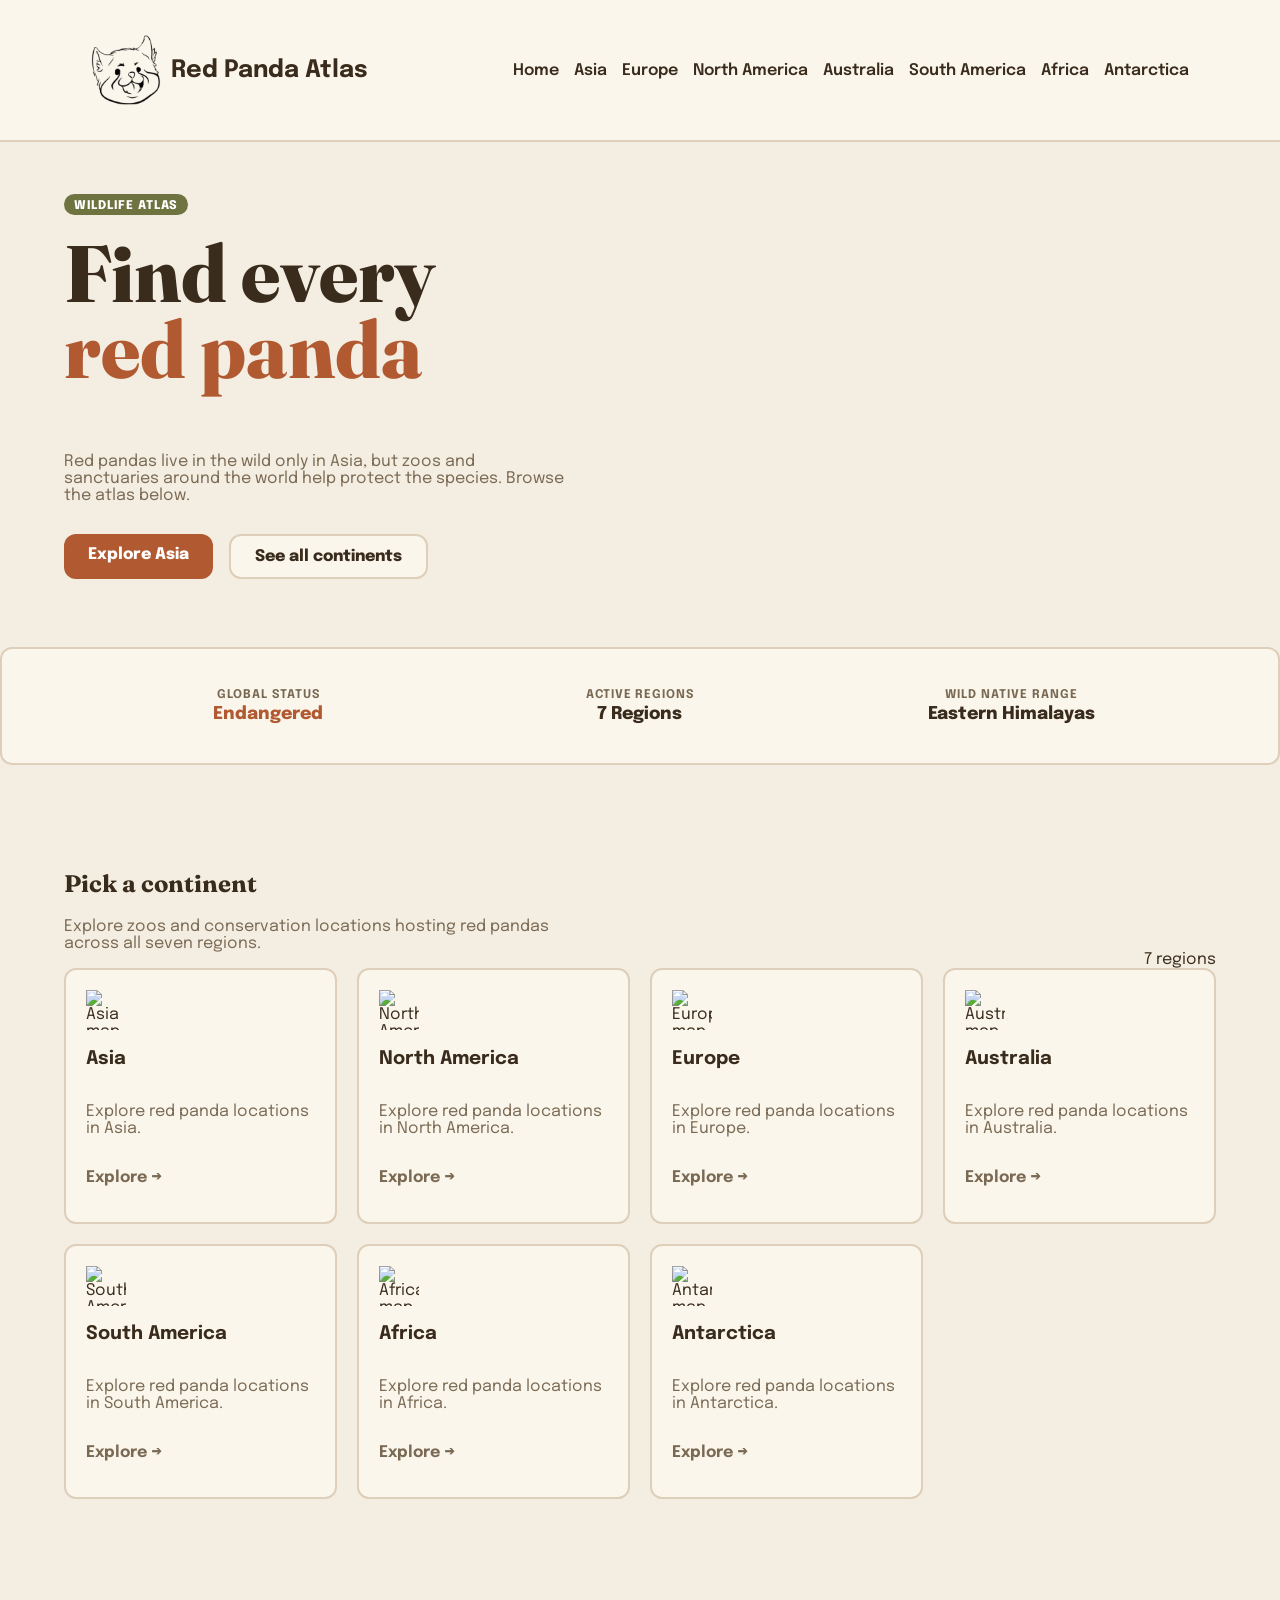
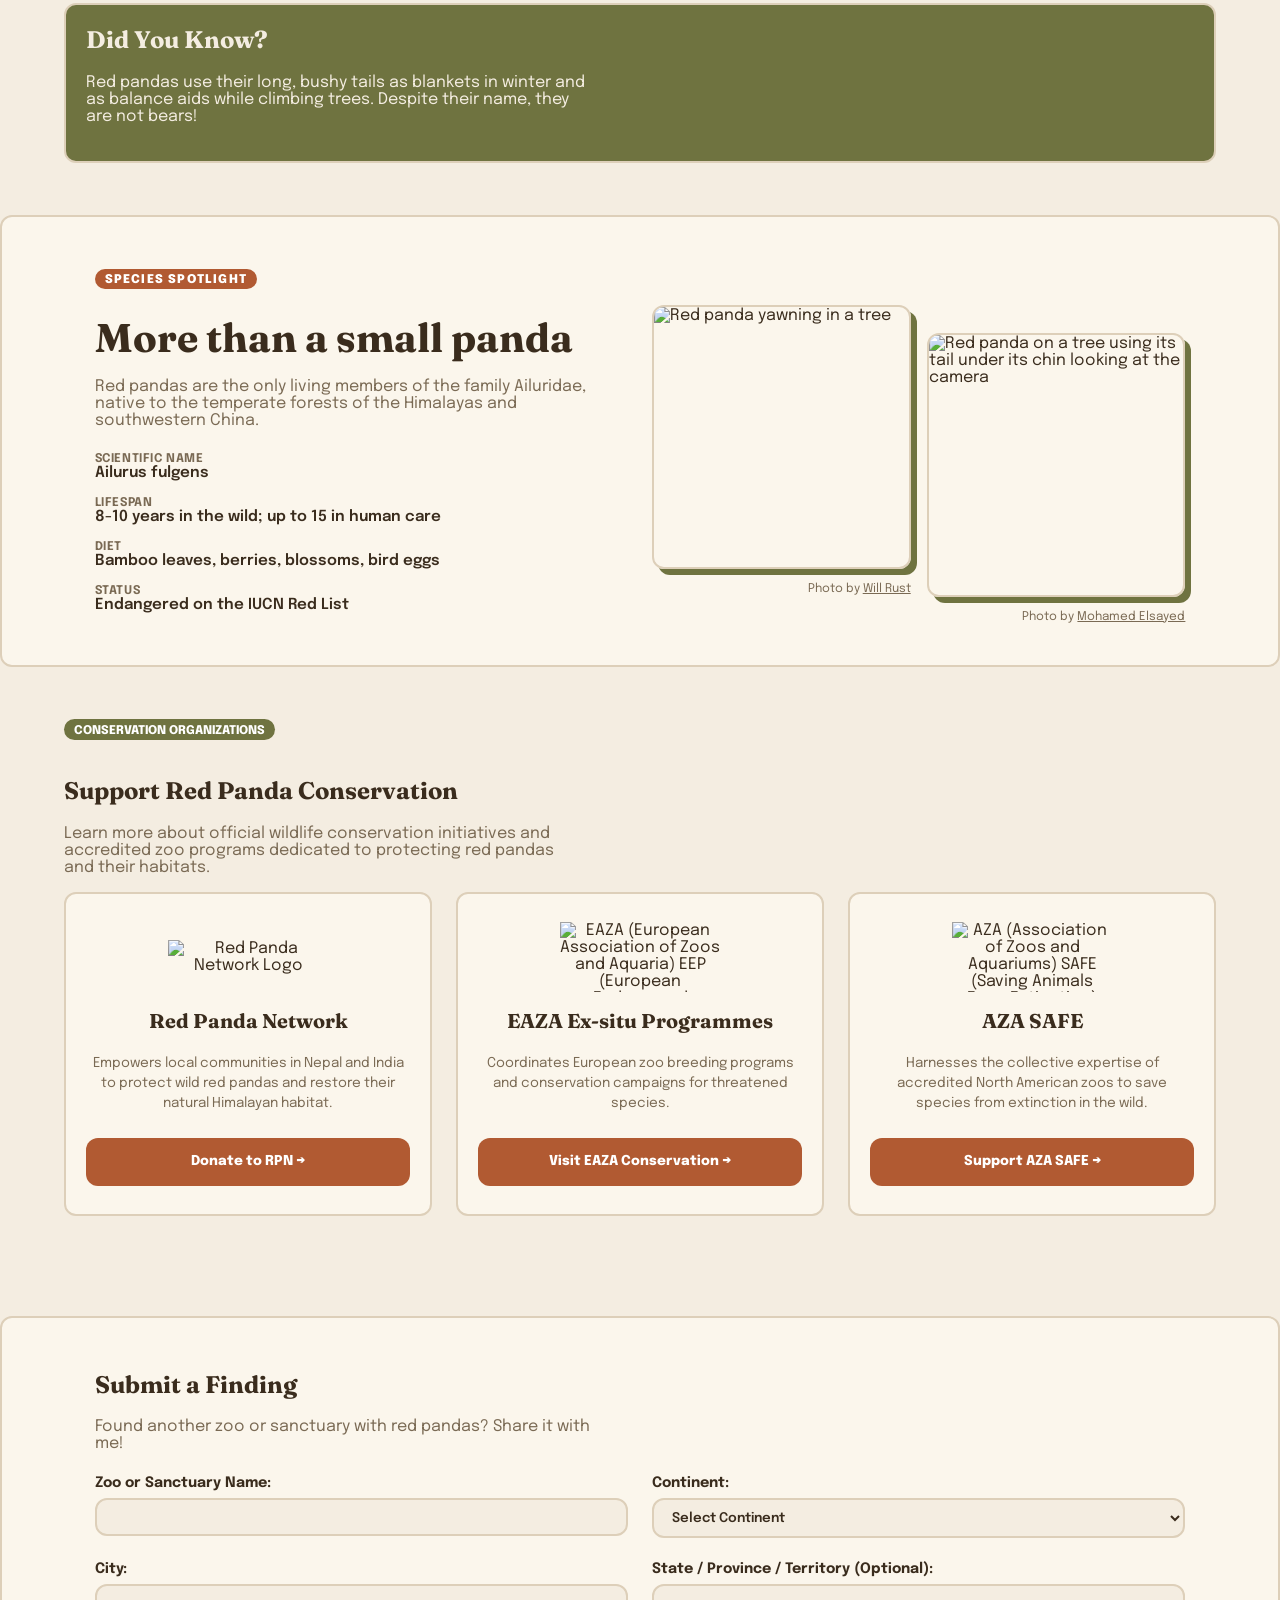
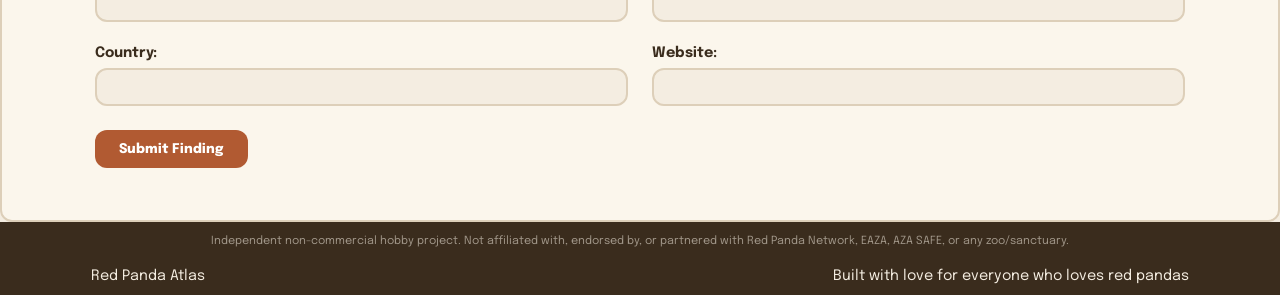
==== index.html @ 4975063d "Add files via upload" ====
<!DOCTYPE html>
<html lang="en">

<head>
    <meta charset="UTF-8">
    <meta name="viewport" content="width=device-width, initial-scale=1.0">

    <!-- Primary Search Engine SEO -->
    <title>Red Panda Atlas | Find Red Pandas Near You</title>
    <meta name="title" content="Red Panda Atlas | Find Red Pandas Near You">
    <meta name="description"
        content="Explore a manually made global database of zoos, sanctuaries, and conservation programs hosting red pandas across 7 regions. Made by one person.">
    <meta name="keywords"
        content="red panda, red panda zoo, red panda atlas, ailurus fulgens, red panda sanctuary, zoos with red pandas, lesser panda, red panda conservation, red panda breeding programs, red panda wildlife, red panda endangered species, firefox, himalayan raccoon, himalayan red panda, chinese red panda, ailurus fulgens styani, ailurus fulgens fulgens">
    <meta name="author" content="One person">
    <link rel="canonical" href="https://github.com/WingPM/Red-Panda-Atlas-public.git">

    <!-- Favicon (Browser Tab Icon) -->
    <link rel="icon" type="image/png" href="red_panda_logok0.png">

    <!-- Open Graph / Facebook / Discord / iMessage -->
    <meta property="og:type" content="website">
    <meta property="og:url" content="https://github.com/WingPM/Red-Panda-Atlas-public.git">
    <meta property="og:title" content="Red Panda Atlas | Find Red Pandas Near You">
    <meta property="og:description"
        content="Explore a manually made global database of zoos, sanctuaries, and conservation programs hosting red pandas across 7 regions. Made by one person.">

    <!-- Image preview shown in shared links (absolute URL) -->
    <meta property="og:image"
        content="https://images.unsplash.com/photo-1619106710132-7a5ff4207c57?q=80&w=765&auto=format&fit=crop&ixlib=rb-4.1.0&ixid=M3wxMjA3fDB8MHxwaG90by1wYWdlfHx8fGVufDB8fHx8fA%3D%3D">

    <!-- Twitter / X Meta Tags -->
    <meta property="twitter:card" content="summary_large_image">
    <meta property="twitter:url" content="https://github.com/WingPM/Red-Panda-Atlas-public.git">
    <meta property="twitter:title" content="Red Panda Atlas | Find Red Pandas Near You">
    <meta property="twitter:description"
        content="Explore a manually made global database of zoos, sanctuaries, and conservation programs hosting red pandas across 7 regions. Made by one person.">
    <meta property="twitter:image"
        content="https://images.unsplash.com/photo-1619106710132-7a5ff4207c57?q=80&w=765&auto=format&fit=crop&ixlib=rb-4.1.0&ixid=M3wxMjA3fDB8MHxwaG90by1wYWdlfHx8fGVufDB8fHx8fA%3D%3D">

    <!-- Fonts & Stylesheet -->
    <link rel="preconnect" href="https://fonts.googleapis.com">
    <link rel="preconnect" href="https://fonts.gstatic.com" crossorigin>
    <link
        href="https://fonts.googleapis.com/css2?family=Epilogue:wght@400;600;700;800&family=Fraunces:opsz,wght@9..144,400..700&display=swap"
        rel="stylesheet">

    <link rel="stylesheet" href="style.css">
</head>

<body data-page="home">
    <header>
        <div class="container header-content">
            <a href="index.html" class="logo-link">
                <span>Red Panda Atlas</span>
            </a>
            <nav class="main-nav"></nav>
        </div>
    </header>

    <main>
        <section class="hero-section">
            <div class="container hero-container">
                <div class="hero-text">
                    <span class="hero-tag">Wildlife Atlas</span>
                    <h1>Find every <br><span class="red-panda">red panda</span></h1>
                    <p>Red pandas live in the wild only in Asia, but zoos and sanctuaries around the world help protect
                        the species. Browse the atlas below.</p>
                    <div class="hero-buttons">
                        <a href="asia.html">Explore Asia</a>
                        <a href="#continent-grid">See all continents</a>
                    </div>
                </div>
            </div>
        </section>

        <div class="stat-strip-container">
            <div class="container">
                <div class="stat-grid">
                    <div class="stat-item">
                        <span class="stat-label">Global Status</span>
                        <span class="stat-value status-tag">Endangered</span>
                    </div>
                    <div class="stat-item">
                        <span class="stat-label">Active Regions</span>
                        <span class="stat-value">7 Regions</span>
                    </div>
                    <div class="stat-item">
                        <span class="stat-label">Wild Native Range</span>
                        <span class="stat-value">Eastern Himalayas</span>
                    </div>
                </div>
            </div>
        </div>

        <section>
            <div class="container">
                <div class="regions">
                    <div class="regions-header-text">
                        <h2>Pick a continent</h2>
                        <p>Explore zoos and conservation locations hosting red pandas across all seven regions.</p>
                    </div>
                    <span>7 regions</span>
                </div>

                <div class="continent-container" id="continent-grid"></div>
            </div>
        </section>

        <section>
            <div class="container">
                <div class="did-you-know">
                    <h2>Did You Know?</h2>
                    <p>Red pandas use their long, bushy tails as blankets in winter and as balance aids while climbing
                        trees. Despite their name, they are not bears!</p>
                </div>
            </div>
        </section>

        <section class="species-container">
            <div class="container">
                <span class="species-spotlight-tag">
                    Species Spotlight
                </span>

                <div class="species-grid">
                    <div class="species-info">
                        <h3>More than a small panda</h3>
                        <p>Red pandas are the only living members of the family Ailuridae, native to the temperate
                            forests of the Himalayas and southwestern China.</p>
                        <ul class="species-facts">
                            <li>
                                <strong class="fact-label">Scientific Name</strong>
                                <span class="fact-value">Ailurus fulgens</span>
                            </li>
                            <li>
                                <strong class="fact-label">Lifespan</strong>
                                <span class="fact-value">8-10 years in the wild; up to 15 in human care</span>
                            </li>
                            <li>
                                <strong class="fact-label">Diet</strong>
                                <span class="fact-value">Bamboo leaves, berries, blossoms, bird eggs</span>
                            </li>
                            <li>
                                <strong class="fact-label">Status</strong>
                                <span class="fact-value">Endangered on the IUCN Red List</span>
                            </li>
                        </ul>
                    </div>

                    <div class="species-image-wrapper">
                        <div class="image-card card-top">
                            <figure class="image-wrapper">
                                <img src="https://images.unsplash.com/photo-1683220642846-03e23ba945b8?q=80&w=687&auto=format&fit=crop&ixlib=rb-4.1.0&ixid=M3wxMjA3fDB8MHxwaG90by1wYWdlfHx8fGVufDB8fHx8fA%3D%3D"
                                    alt="Red panda yawning in a tree" loading="lazy" />
                                <figcaption class="photo-credit">
                                    Photo by <a href="https://unsplash.com/@willrust" target="_blank"
                                        rel="noopener noreferrer">Will Rust</a>
                                </figcaption>
                            </figure>
                        </div>
                        <div class="image-card card-bottom">
                            <figure class="image-wrapper">
                                <img src="https://images.unsplash.com/photo-1619106710132-7a5ff4207c57?q=80&w=765&auto=format&fit=crop&ixlib=rb-4.1.0&ixid=M3wxMjA3fDB8MHxwaG90by1wYWdlfHx8fGVufDB8fHx8fA%3D%3D"
                                    alt="Red panda on a tree using its tail under its chin looking at the camera"
                                    loading="lazy" />
                                <figcaption class="photo-credit">
                                    Photo by <a href="https://unsplash.com/@_melsayed" target="_blank"
                                        rel="noopener noreferrer">Mohamed Elsayed</a>
                                </figcaption>
                            </figure>
                        </div>
                    </div>
                </div>
            </div>
        </section>

        <!-- DONATE / CONSERVATION SECTION -->

        <section>
            <div class="container">
                <span class="donate-tag">Conservation Organizations</span>
                <h2>Support Red Panda Conservation</h2>
                <p>Learn more about official wildlife conservation initiatives and accredited zoo programs dedicated to
                    protecting red pandas and their habitats.</p>

                <div class="donate-cards-grid">
                    <!-- Red Panda Network -->
                    <div class="donate-card">
                        <div class="donate-card-logo">
                            <img src="https://www.parcanimalierdauvergne.fr/wp-content/uploads/2023/01/RPN-PNG-1.png"
                                alt="Red Panda Network Logo">
                        </div>
                        <h3>Red Panda Network</h3>
                        <p>Empowers local communities in Nepal and India to protect wild red pandas and restore their
                            natural Himalayan habitat.</p>
                        <a href="https://redpandanetwork.org" target="_blank" rel="noopener noreferrer"
                            class="donate-button">
                            Donate to RPN &rarr;
                        </a>
                    </div>

                    <!-- EAZA EEP -->
                    <div class="donate-card">
                        <div class="donate-card-logo">
                            <img src="https://www.eaza.net/logo.png"
                                alt="EAZA (European Association of Zoos and Aquaria) EEP (European Endangered Species Action) Logo">
                        </div>
                        <h3>EAZA Ex-situ Programmes</h3>
                        <p>Coordinates European zoo breeding programs and conservation campaigns for threatened species.
                        </p>
                        <a href="https://www.eaza.net" target="_blank" rel="noopener noreferrer" class="donate-button">
                            Visit EAZA Conservation &rarr;
                        </a>
                    </div>

                    <!-- AZA SAFE -->
                    <div class="donate-card">
                        <div class="donate-card-logo">
                            <img src="https://www.aza.org/assets/2332/safe_logo_web.png"
                                alt="AZA (Association of Zoos and Aquariums) SAFE (Saving Animals From Extinction) Logo">
                        </div>
                        <h3>AZA SAFE</h3>
                        <p>Harnesses the collective expertise of accredited North American zoos to save species from
                            extinction in the wild.</p>
                        <a href="https://www.aza.org/aza-safe" target="_blank" rel="noopener noreferrer"
                            class="donate-button">
                            Support AZA SAFE &rarr;
                        </a>
                    </div>
                </div>
            </div>
        </section>

        <!-- SUBMIT A FINDING FORM SECTION -->

        <section class="form-section">
            <div class="container">
                <h2>Submit a Finding</h2>
                <p>Found another zoo or sanctuary with red pandas? Share it with me!</p>
                <form id="finding-form">
                    <div class="form-group">
                        <label for="zoo-name">Zoo or Sanctuary Name:</label>
                        <input type="text" id="zoo-name" name="zooName" required>
                    </div>

                    <div class="form-group">
                        <label for="zoo-continent">Continent:</label>
                        <select id="zoo-continent" name="continent" required>
                            <option value="">Select Continent</option>
                            <option value="Asia">Asia</option>
                            <option value="North America">North America</option>
                            <option value="Europe">Europe</option>
                            <option value="Australia">Australia</option>
                            <option value="South America">South America</option>
                            <option value="Africa">Africa</option>
                            <option value="Antarctica">Antarctica</option>
                        </select>
                    </div>

                    <div class="form-group">
                        <label for="zoo-city">City:</label>
                        <input type="text" id="zoo-city" name="city" required>
                    </div>

                    <div class="form-group">
                        <label for="zoo-state">State / Province / Territory (Optional):</label>
                        <input type="text" id="zoo-state" name="state">
                    </div>

                    <div class="form-group">
                        <label for="zoo-country">Country:</label>
                        <input type="text" id="zoo-country" name="country" required>
                    </div>

                    <div class="form-group">
                        <label for="zoo-website">Website:</label>
                        <input type="text" id="zoo-website" name="website">
                    </div>

                    <button type="submit">Submit Finding</button>
                </form>
            </div>
        </section>
    </main>

    <footer>
        <div class="container footer-content">
            <span>Red Panda Atlas</span>
            <span>Built with love for everyone who loves red pandas</span>
        </div>
    </footer>

    <script src="data.js"></script>
    <script src="main.js"></script>
</body>

</html>
---- style.css ----
/* ==================================
    1. Root Variables & Defaults 
================================== */

:root {
    --bg: #f4ede1;
    --fg: #3a2c1d;
    --primary: #b15a32;
    --primary-fg: #f4ede1;
    --accent: #6f7340;
    --muted: #ebe1d1;
    --muted-fg: #7a6a54;
    --border: #ddcfb9;
    --card: #fbf6ec;
    --radius: 12px;
    --font-display: 'Fraunces', Georgia, serif;
    --font-body: 'Epilogue', system-ui, sans-serif;
}

body {
    font-family: var(--font-body);
    background-color: var(--bg);
    color: var(--fg);
    margin: 0;
    min-height: 100vh;
    display: flex;
    flex-direction: column;
}

main {
    flex: 1;
}

h1 {
    font-family: var(--font-display);
    font-size: 5rem;
    margin-top: 20px;
    line-height: 0.95;
    font-weight: 800;
}

h2 {
    font-family: var(--font-display);
}

p {
    color: var(--muted-fg);
    max-width: 500px;
}

section {
    padding: 2rem 0;
}

.container {
    max-width: 1300px;
    margin: 0 auto;
    width: 90%;
    padding: 20px 0;
}

/* ==================================
    2. Header & Navigation 
================================== */

header {
    background-color: var(--card);
    padding: 15px 30px;
    border-bottom: 2px solid var(--border);
}

.header-content {
    display: flex;
    justify-content: space-between;
    align-items: center;
}

.logo-link {
    display: flex;
    align-items: center;
    gap: 10px;
    font-size: 1.5em;
    font-weight: bold;
    color: var(--fg);
    text-decoration: none;
}

.logo-link img {
    height: 70px;
    width: auto;
}

.main-nav ul {
    list-style-type: none;
    display: flex;
    gap: 15px;
    margin: 0;
    padding: 0;
}

.main-nav a {
    text-decoration: none;
    color: var(--fg);
    font-weight: 600;
    transition: color 0.2s;
}

.main-nav a:hover {
    color: var(--primary);
}

/* ==================================
    3. Hero Section 
================================== */

.hero-container {
    display: flex;
    align-items: center;
}

.hero-text {
    flex: 1;
}

.hero-tag {
    display: inline-block;
    padding: 6px 10px 3px 10px;
    background-color: var(--accent);
    color: #ffffff;
    border-radius: 999px;
    font-size: 0.75rem;
    font-weight: 800;
    letter-spacing: 0.08em;
    text-transform: uppercase;
    line-height: 1;
}

.red-panda {
    color: var(--primary);
}

.hero-buttons {
    display: flex;
    gap: 16px;
    margin-top: 30px;
}

.hero-buttons a {
    padding: 12px 24px;
    border-radius: var(--radius);
    text-decoration: none;
    font-weight: 800;
    transition: 0.2s;
}

.hero-buttons a:hover {
    transform: translateY(-4px);
}

.hero-buttons a:first-child {
    background-color: var(--primary);
    color: #FFFFFF;
}

.hero-buttons a:first-child:hover {
    box-shadow: 6px 6px 0px 0px var(--accent);
}

.hero-buttons a:last-child {
    background-color: var(--card);
    color: var(--fg);
    border: 2px solid var(--border);
}

.hero-buttons a:last-child:hover {
    background-color: var(--muted);
}

/* ==================================
    4. Stat Strip & Region Cards
================================== */

.stat-strip-container {
    background-color: var(--card);
    border: 2px solid var(--border);
    border-radius: var(--radius);
    padding: 1.25rem 2rem;
    margin: 1rem 0 2rem 0;
}

.stat-grid {
    display: grid;
    grid-template-columns: repeat(3, 1fr);
    gap: 1.5rem;
    align-items: center;
}

.stat-item {
    display: flex;
    flex-direction: column;
    gap: 0.25rem;
    text-align: center;
    align-items: center;
}

.stat-item .stat-label {
    font-size: 0.75rem;
    text-transform: uppercase;
    letter-spacing: 0.08em;
    color: var(--muted-fg);
    font-weight: 700;
}

.stat-item .stat-value {
    font-size: 1.1rem;
    font-weight: 800;
    color: var(--fg);
}

.stat-value.status-tag {
    color: var(--primary);
}

.regions {
    display: flex;
    align-items: flex-end;
    justify-content: space-between;
}

.continent-container {
    display: grid;
    grid-template-columns: repeat(auto-fit, minmax(220px, 1fr));
    gap: 20px;
}

.continent-card {
    display: flex;
    flex-direction: column;
    background-color: var(--card);
    border-radius: var(--radius);
    border: 2px solid var(--border);
    padding: 20px;
    text-decoration: none;
    color: inherit;
    transition: 0.2s;
}

.continent-card:hover {
    box-shadow: 6px 6px 0px 0px var(--accent);
    transform: translateY(-4px);
}

.continent-card img {
    height: 40px;
    width: 40px;
    object-fit: contain;
    transition: transform 0.2s ease;
}

.continent-card:hover img {
    transform: scale(1.15);
}

.card-link {
    font-weight: 700;
}

.continent-card .card-link .arrow {
    display: inline-block;
    transition: transform 0.2s ease;
}

.continent-card:hover .card-link .arrow {
    transform: translateX(6px);
}

/* ==================================
    5. Did You Know & Species Spotlight
================================== */

.did-you-know {
    background-color: var(--accent);
    color: var(--primary-fg);
    padding: 20px;
    border-radius: var(--radius);
    border: 2px solid var(--border);
}

.did-you-know h2 {
    margin-top: 0;
}

.did-you-know p {
    color: var(--primary-fg);
}

.species-container {
    background-color: var(--card);
    border-radius: var(--radius);
    border: 2px solid var(--border);
    padding: 2rem;
}

.species-spotlight-tag {
    display: inline-block;
    background-color: var(--primary);
    color: #FFFFFF;
    padding: 5px 10px 3px 10px;
    border-radius: 999px;
    font-size: 12px;
    font-weight: 900;
    text-transform: uppercase;
    letter-spacing: 0.1em;
    margin-bottom: 1rem;
}

.species-grid {
    display: grid;
    grid-template-columns: 1fr 1fr;
    gap: 2rem;
    align-items: start;
}

.species-info h3 {
    font-family: var(--font-display);
    font-size: 2.5rem;
    margin: 0.5rem 0;
}

.species-info p {
    margin-bottom: 1.5rem;
}

.species-facts {
    list-style: none;
    padding: 0;
    margin: 0;
    display: flex;
    flex-direction: column;
    gap: 1rem;
}

.species-facts li {
    display: flex;
    flex-direction: column;
}

.fact-label {
    font-size: 0.75rem;
    text-transform: uppercase;
    letter-spacing: 0.05em;
    color: var(--muted-fg);
}

.fact-value {
    font-size: 0.95rem;
    font-weight: 600;
    color: var(--fg);
}

.species-image-wrapper {
    display: grid;
    grid-template-columns: 1fr 1fr;
    gap: 1.25rem;
    align-items: start;
}

.species-image-wrapper img {
    width: 100%;
    height: 210px;
    object-fit: cover;
    border-radius: var(--radius);
    border: 2px solid var(--border);
    box-shadow: 6px 6px 0px 0px var(--primary);
    transition: transform 0.3s ease;
}

.card-bottom {
    transform: translateY(28px);
}

/* ==================================
    6. Footer & Legal Disclaimer
================================== */

footer {
    background-color: var(--fg);
    padding: 12px 30px;
}

.footer-content {
    display: flex;
    justify-content: space-between;
    align-items: center;
    margin: 0 auto;
}

footer .footer-content {
    padding: 20px 0 0 0;
}

.footer-content span {
    color: var(--primary-fg);
    font-size: 0.9rem;
}

.legal-bar {
    padding: 0;
    text-align: center;
    width: 100%;
}

.legal-bar p {
    font-size: 0.7rem;
    color: var(--primary-fg);
    opacity: 0.55;
    margin: 0 auto;
    max-width: 900px;
    line-height: 1.3;
}

/* ==================================
    7. Continent Pages
================================== */

.continent-hero {
    display: flex;
    align-items: center;
    gap: 2rem;
    justify-content: space-between;
}

.page-intro-text h1 {
    margin-bottom: 0.5rem;
}

.back-link {
    color: var(--primary);
    text-decoration: none;
    font-weight: 700;
    display: inline-block;
    margin-bottom: 1rem;
}

.back-link:hover {
    text-decoration: underline;
}

.image-wrapper {
    margin: 0;
    display: flex;
    flex-direction: column;
    align-items: flex-end;
}

.image-wrapper img {
    width: 100%;
    max-width: 450px;
    height: 260px;
    object-fit: cover;
    border-radius: var(--radius);
    border: 2px solid var(--border);
    box-shadow: 6px 6px 0px 0px var(--accent);
}

.photo-credit {
    font-size: 0.75rem;
    color: var(--muted-fg);
    margin-top: 14px;
}

.photo-credit a {
    color: var(--muted-fg);
    text-decoration: underline;
    transition: color 0.2s;
}

.photo-credit a:hover {
    color: var(--primary);
}

.filter-bar {
    display: flex;
    align-items: center;
    gap: 1rem;
    background-color: var(--card);
    padding: 1rem 1.5rem;
    border-radius: var(--radius);
    border: 2px solid var(--border);
    margin-bottom: 2rem;
}

.filter-label {
    font-weight: 700;
}

select#country-filter {
    padding: 8px 16px;
    border-radius: var(--radius);
    border: 2px solid var(--border);
    background-color: var(--bg);
    color: var(--fg);
    font-family: var(--font-body);
    font-weight: 600;
    cursor: pointer;
}

select#country-filter:focus {
    outline: none;
    border-color: var(--primary);
}

.continent-content-grid {
    display: grid;
    grid-template-columns: 2fr 1fr;
    gap: 2rem;
    align-items: start;
}

#zoo-results {
    display: grid;
    grid-template-columns: repeat(auto-fill, minmax(250px, 1fr));
    gap: 1.5rem;
}

.zoo-card {
    background-color: var(--card);
    border: 2px solid var(--border);
    border-radius: var(--radius);
    padding: 1.5rem;
    display: flex;
    flex-direction: column;
    gap: 0.5rem;
    transition: transform 0.2s;
}

.zoo-card:hover {
    transform: translateY(-4px);
    box-shadow: 4px 4px 0px 0px var(--primary);
}

.zoo-card h3 {
    margin: 0;
    font-family: var(--font-display);
}

.zoo-card p {
    margin: 0;
}

.zoo-card a {
    color: var(--primary);
    font-weight: 700;
    text-decoration: none;
    margin-top: 0.5rem;
}

.zoo-card a:hover {
    text-decoration: underline;
}

.did-you-know-sidebar {
    background-color: var(--accent);
    color: var(--primary-fg);
    padding: 1.5rem;
    border-radius: var(--radius);
    border: 2px solid var(--border);
}

.did-you-know-sidebar h2 {
    margin-top: 0;
}

.did-you-know-sidebar p {
    color: var(--primary-fg);
    max-width: 100%;
}

.wild-range {
    margin-top: 1rem;
    display: block;
}

.did-you-know-sidebar .tag {
    display: inline-block;
    background-color: var(--primary);
    color: #ffffff;
    padding: 5px 10px 3px 10px;
    border-radius: 999px;
    font-size: 0.75rem;
    font-weight: 800;
    text-transform: uppercase;
}

/* ==================================
    8. Form & Conservation Sections
================================== */

.form-section {
    background-color: var(--card);
    border: 2px solid var(--border);
    border-radius: var(--radius);
    padding: 2rem;
    margin-top: 3rem;
}

.form-section h2 {
    margin-top: 0;
}

#finding-form {
    display: grid;
    grid-template-columns: 1fr 1fr;
    gap: 1.5rem;
    margin-top: 1.5rem;
}

.form-group {
    display: flex;
    flex-direction: column;
    gap: 0.5rem;
}

.form-group label {
    font-weight: 700;
    font-size: 0.9rem;
}

.form-group input,
.form-group select {
    padding: 10px 14px;
    border-radius: var(--radius);
    border: 2px solid var(--border);
    background-color: var(--bg);
    color: var(--fg);
    font-family: var(--font-body);
}

.form-group select {
    font-weight: 600;
}

.form-group input:focus,
.form-group select:focus {
    outline: none;
    border-color: var(--primary);
}

#finding-form button[type="submit"] {
    grid-column: span 2;
    padding: 12px 24px;
    background-color: var(--primary);
    color: #FFFFFF;
    border: none;
    border-radius: var(--radius);
    font-weight: 800;
    font-family: var(--font-body);
    cursor: pointer;
    transition: transform 0.2s;
    width: max-content;
}

#finding-form button[type="submit"]:hover {
    transform: translateY(-2px);
    box-shadow: 4px 4px 0px 0px var(--accent);
}

.donate-tag {
    display: inline-block;
    background-color: var(--accent);
    color: #ffffff;
    padding: 6px 10px 3px 10px;
    border-radius: 999px;
    font-size: 0.75rem;
    font-weight: 800;
    text-transform: uppercase;
    margin-bottom: 1rem;
}

.donate-cards-grid {
    display: grid;
    grid-template-columns: repeat(auto-fit, minmax(260px, 1fr));
    gap: 1.5rem;
    align-items: stretch;
}

.donate-card {
    background-color: var(--card);
    border: 2px solid var(--border);
    border-radius: var(--radius);
    padding: 1.75rem 1.25rem;
    display: flex;
    flex-direction: column;
    align-items: center;
    text-align: center;
}

.donate-card-logo {
    height: 70px;
    display: flex;
    align-items: center;
    justify-content: center;
    margin-bottom: 1rem;
}

.donate-card-logo img {
    max-height: 100%;
    max-width: 160px;
    width: auto;
    object-fit: contain;
}

.donate-card h3 {
    font-family: var(--font-display);
    font-size: 1.25rem;
    font-weight: 700;
    color: var(--fg);
    margin-top: 0;
    margin-bottom: 0.5rem;
}

.donate-card p {
    font-size: 0.85rem;
    color: var(--muted-fg);
    margin-bottom: 1.5rem;
    flex-grow: 1;
    line-height: 1.45;
}

.donate-button {
    display: inline-flex;
    align-items: center;
    justify-content: center;
    min-height: 48px;
    background-color: var(--primary);
    color: #ffffff;
    padding: 8px 12px;
    border-radius: var(--radius);
    font-weight: 800;
    font-size: 0.85rem;
    text-decoration: none;
    text-align: center;
    line-height: 1.2;
    transition: transform 0.2s, box-shadow 0.2s;
    width: 100%;
    box-sizing: border-box;
}

.donate-button:hover {
    transform: translateY(-2px);
    box-shadow: 4px 4px 0px 0px var(--accent);
}

/* ==================================
    9. Back-to-Top Floating Widget
================================== */

#back-to-top {
    position: fixed;
    bottom: 25px;
    right: 25px;
    background-color: var(--primary);
    color: #ffffff;
    border: 2px solid var(--border);
    border-radius: var(--radius);
    padding: 10px 16px;
    font-family: var(--font-body);
    font-weight: 800;
    font-size: 0.85rem;
    cursor: pointer;
    box-shadow: 3px 3px 0px 0px var(--fg);
    opacity: 0;
    visibility: hidden;
    transform: translateY(10px);
    transition: opacity 0.3s ease, transform 0.3s ease, visibility 0.3s, bottom 0.15s ease;
    z-index: 1000;
}

#back-to-top.show {
    opacity: 1;
    visibility: visible;
    transform: translateY(0);
}

#back-to-top:hover {
    background-color: var(--accent);
    transform: translateY(-2px);
}
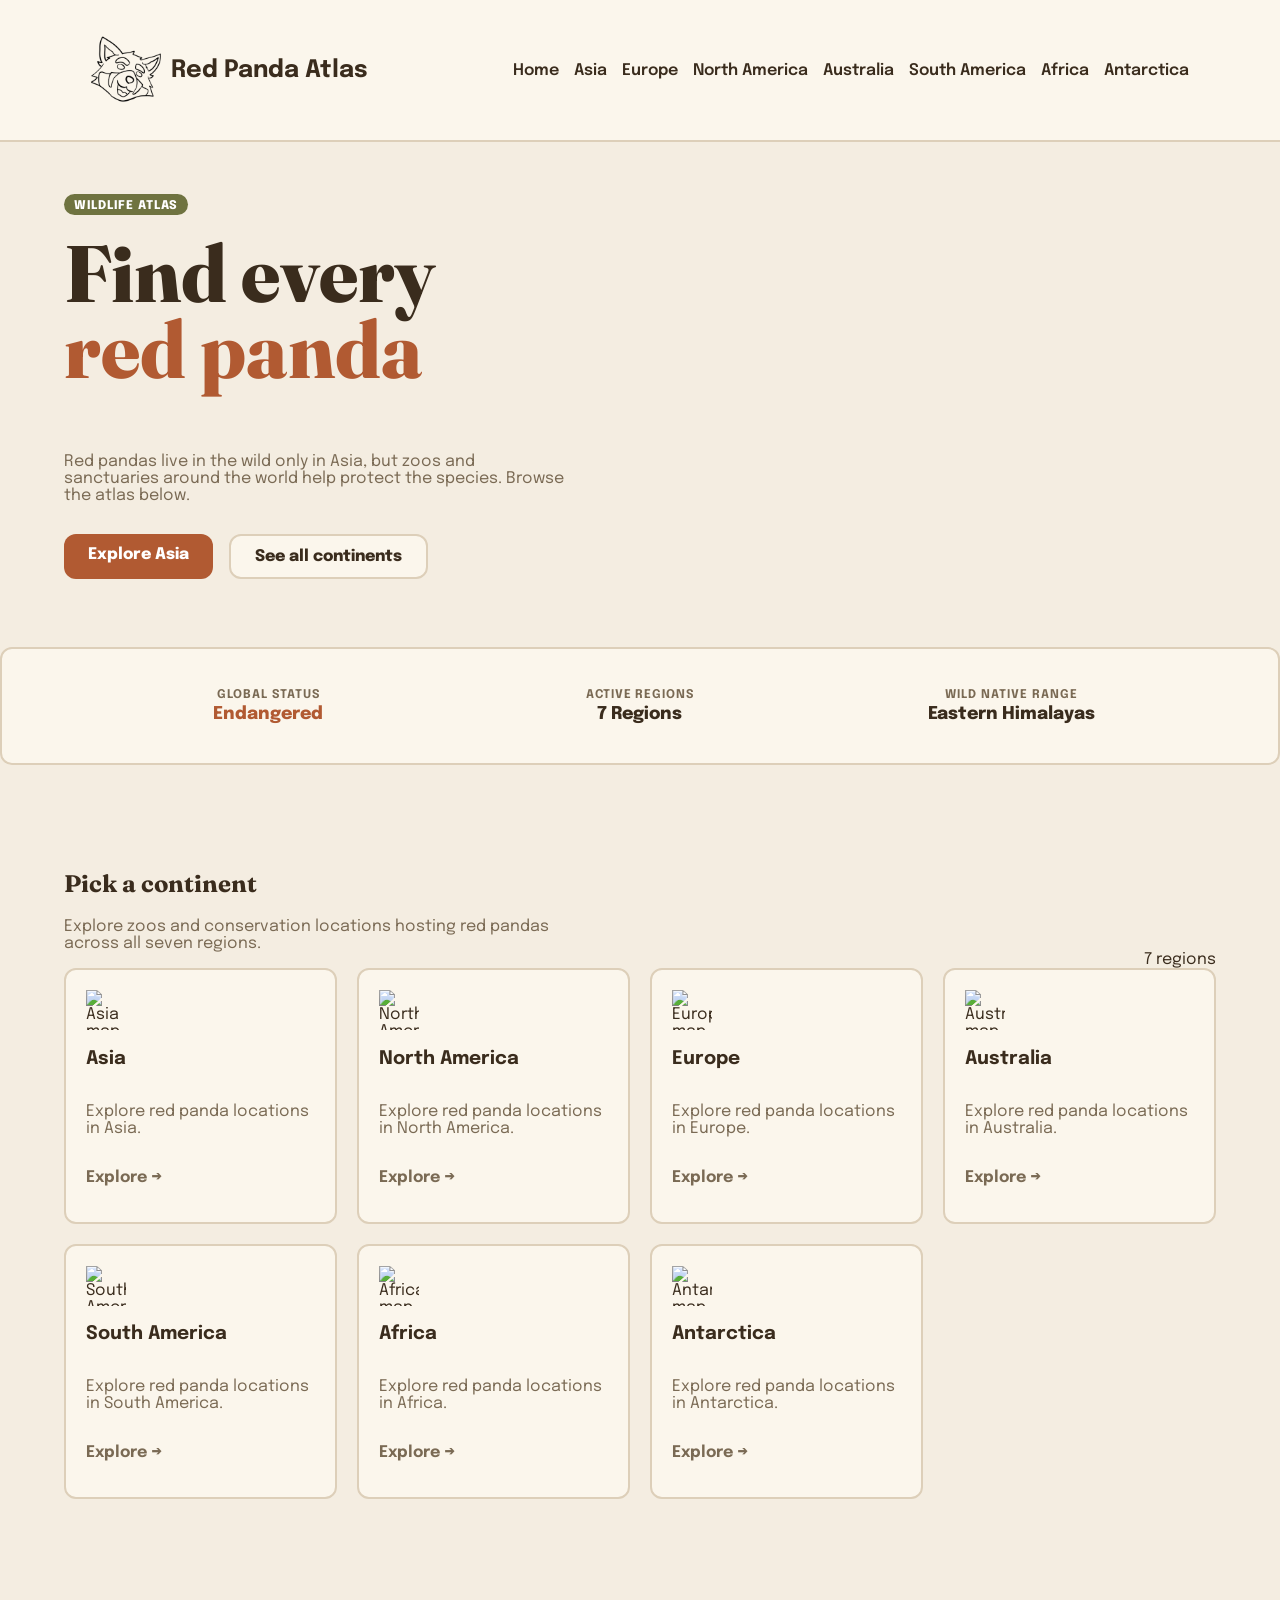
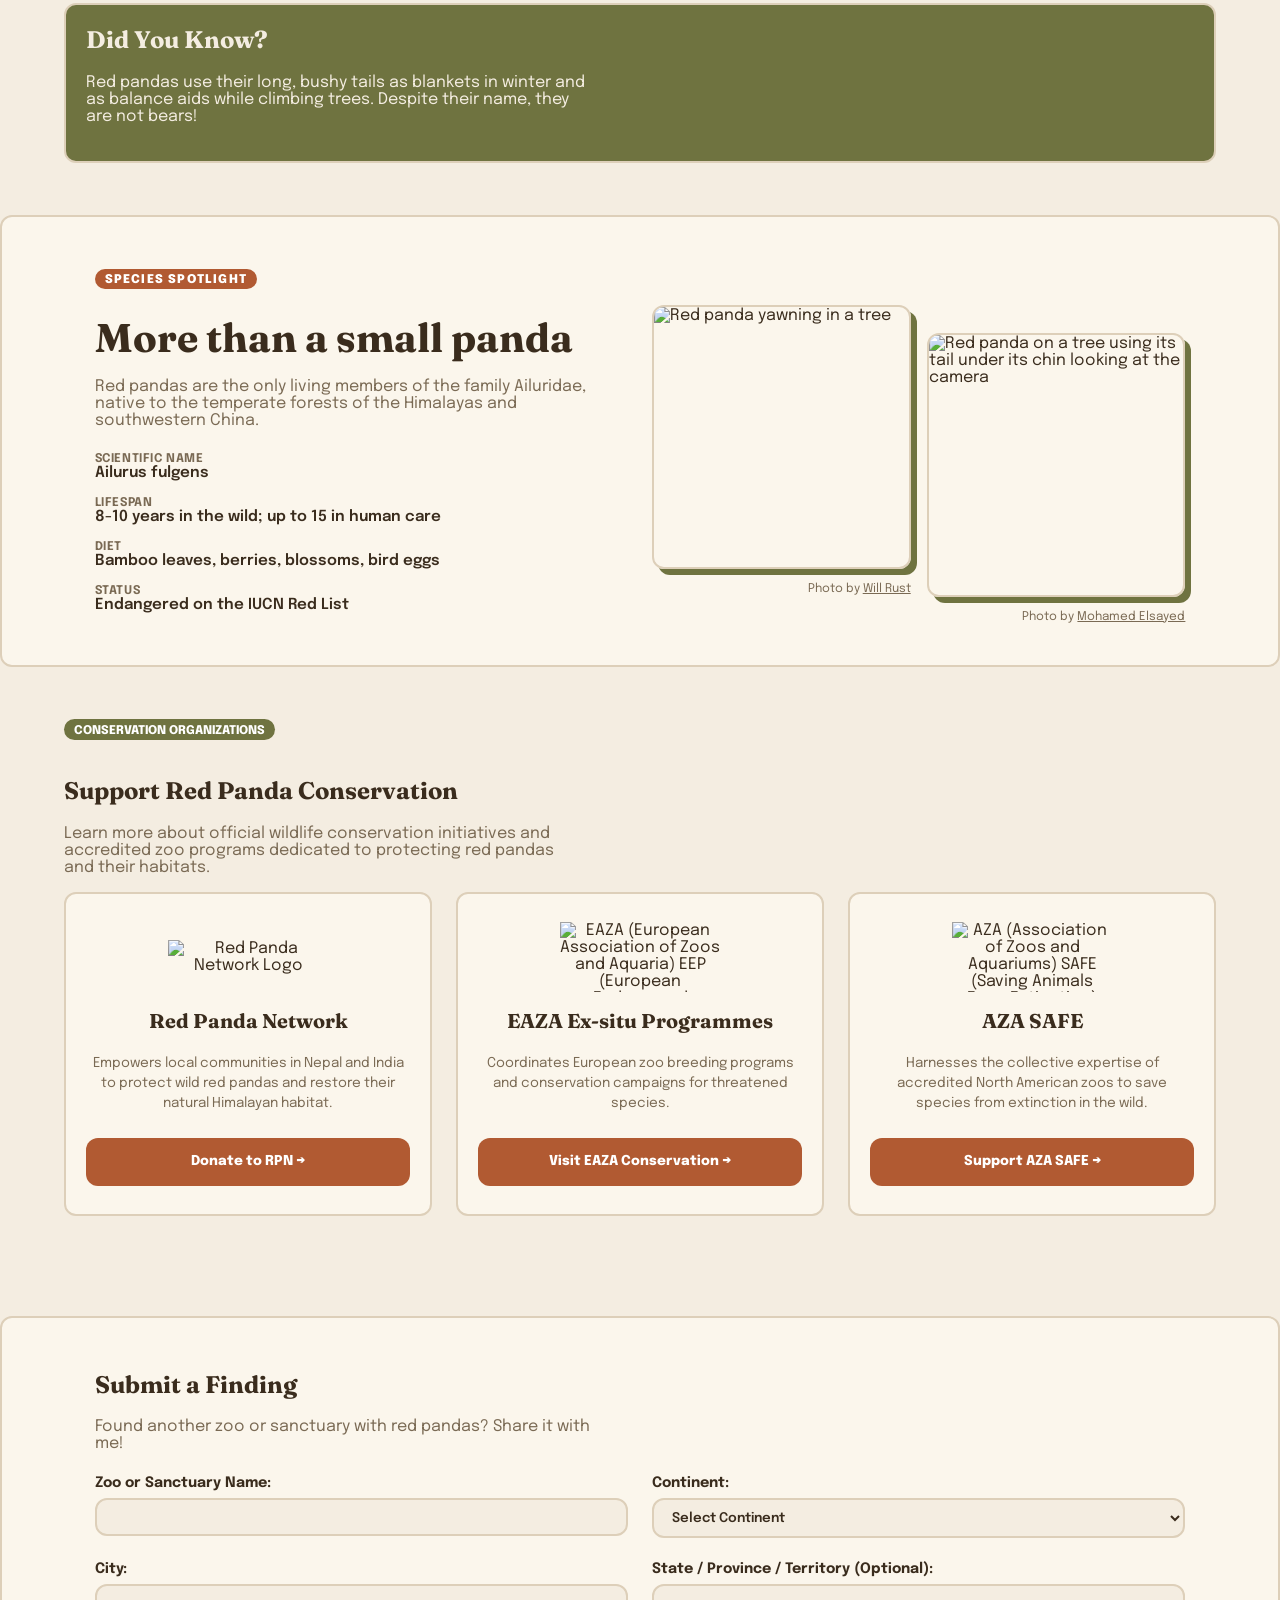
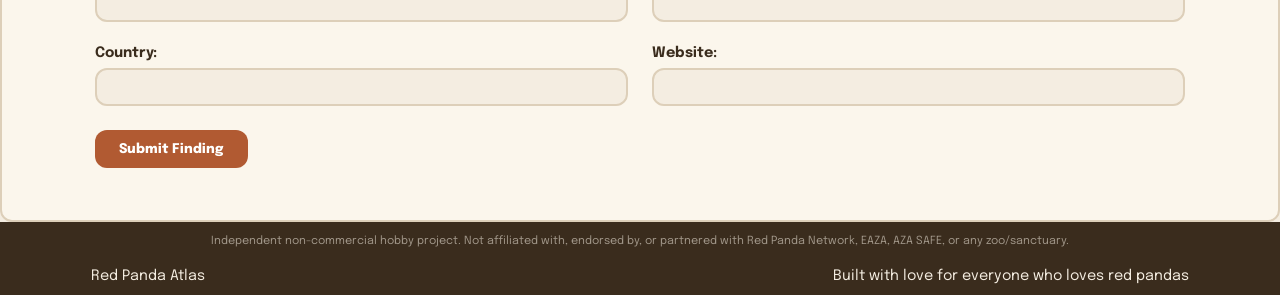
==== commit b0cdff5e: "Fix canonical links and update URLs in index.html Updated canonical links and URLs for SEO optimizat" ====
--- a/index.html
+++ b/index.html
@@ -13,14 +13,14 @@
     <meta name="keywords"
         content="red panda, red panda zoo, red panda atlas, ailurus fulgens, red panda sanctuary, zoos with red pandas, lesser panda, red panda conservation, red panda breeding programs, red panda wildlife, red panda endangered species, firefox, himalayan raccoon, himalayan red panda, chinese red panda, ailurus fulgens styani, ailurus fulgens fulgens">
     <meta name="author" content="One person">
-    <link rel="canonical" href="https://github.com/WingPM/Red-Panda-Atlas-public.git">
+    <link rel="canonical" href="https://wingpm.github.io/Red-Panda-Atlas-public/">
 
     <!-- Favicon (Browser Tab Icon) -->
     <link rel="icon" type="image/png" href="red_panda_logok0.png">
 
     <!-- Open Graph / Facebook / Discord / iMessage -->
     <meta property="og:type" content="website">
-    <meta property="og:url" content="https://github.com/WingPM/Red-Panda-Atlas-public.git">
+    <meta property="og:url" content="https://wingpm.github.io/Red-Panda-Atlas-public/">
     <meta property="og:title" content="Red Panda Atlas | Find Red Pandas Near You">
     <meta property="og:description"
         content="Explore a manually made global database of zoos, sanctuaries, and conservation programs hosting red pandas across 7 regions. Made by one person.">
@@ -31,7 +31,7 @@
 
     <!-- Twitter / X Meta Tags -->
     <meta property="twitter:card" content="summary_large_image">
-    <meta property="twitter:url" content="https://github.com/WingPM/Red-Panda-Atlas-public.git">
+    <meta property="twitter:url" content="https://wingpm.github.io/Red-Panda-Atlas-public/">
     <meta property="twitter:title" content="Red Panda Atlas | Find Red Pandas Near You">
     <meta property="twitter:description"
         content="Explore a manually made global database of zoos, sanctuaries, and conservation programs hosting red pandas across 7 regions. Made by one person.">
@@ -295,4 +295,4 @@
     <script src="main.js"></script>
 </body>
 
-</html>+</html>
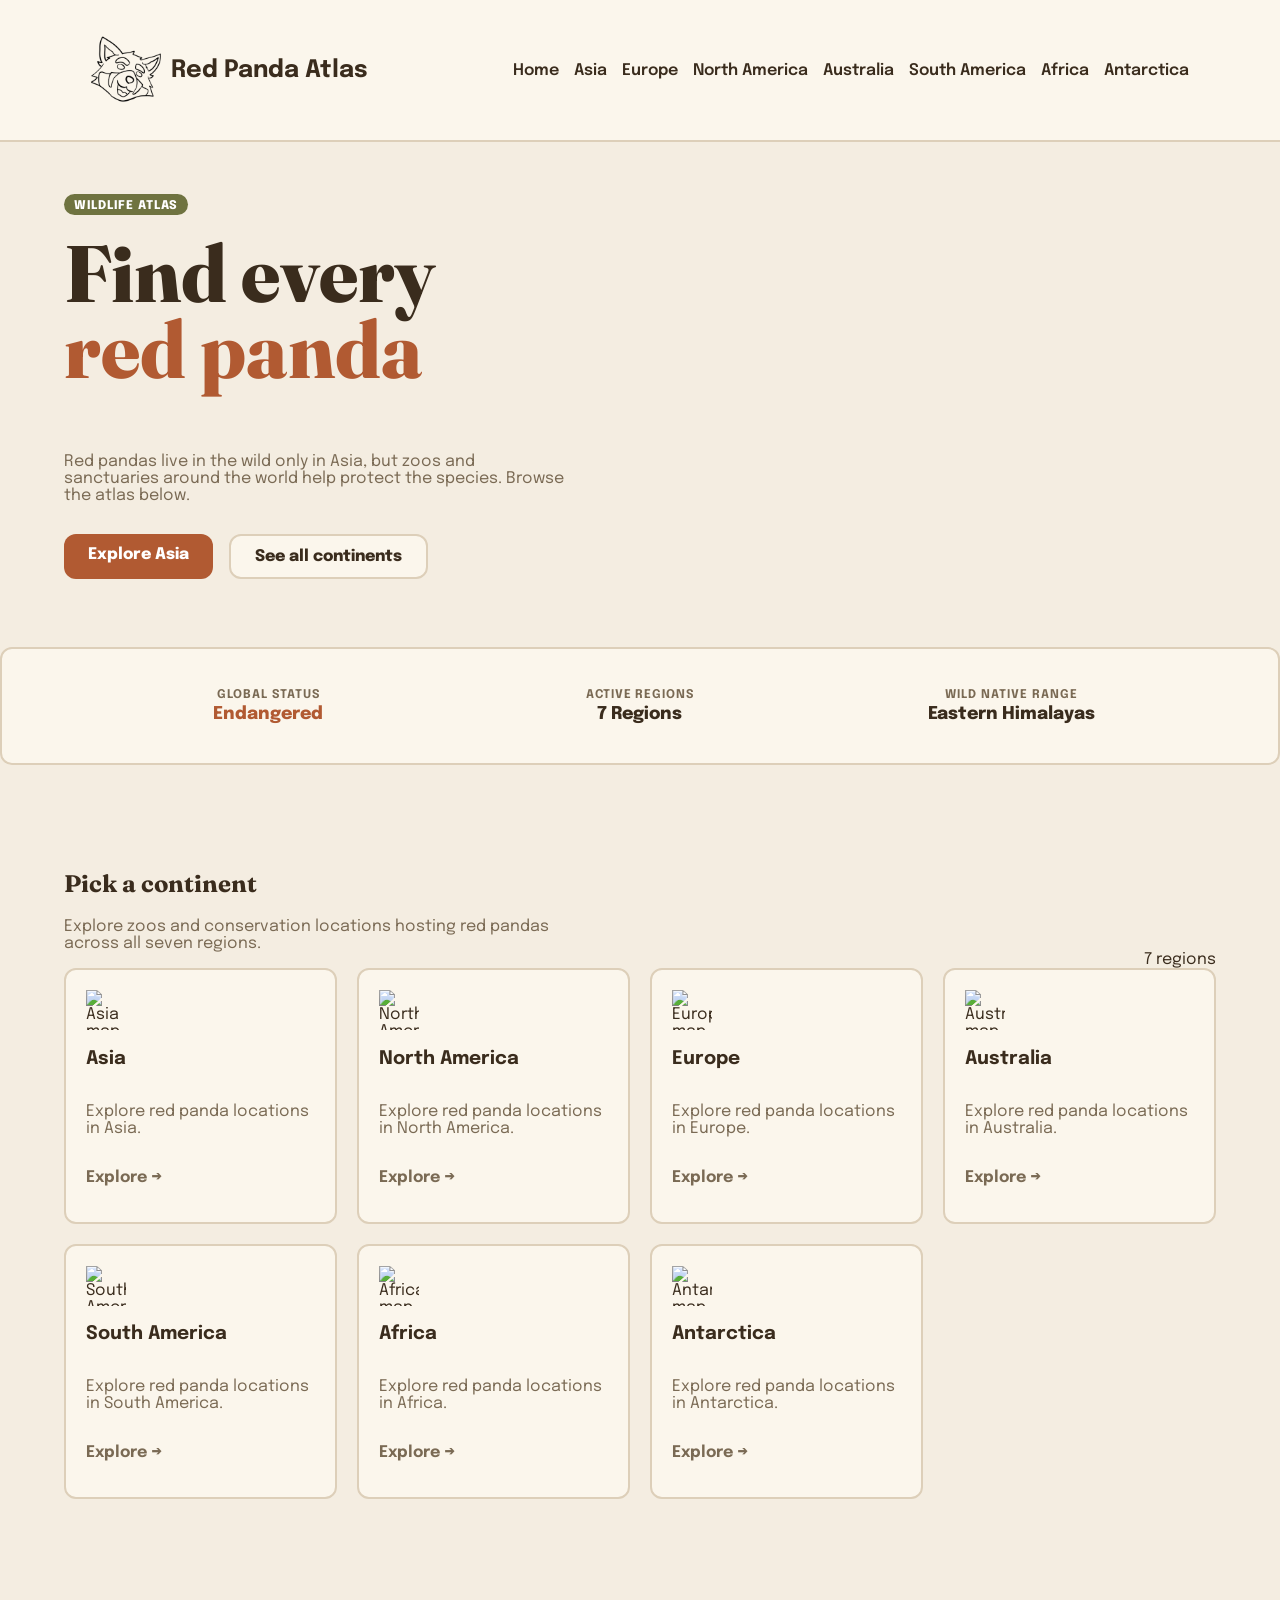
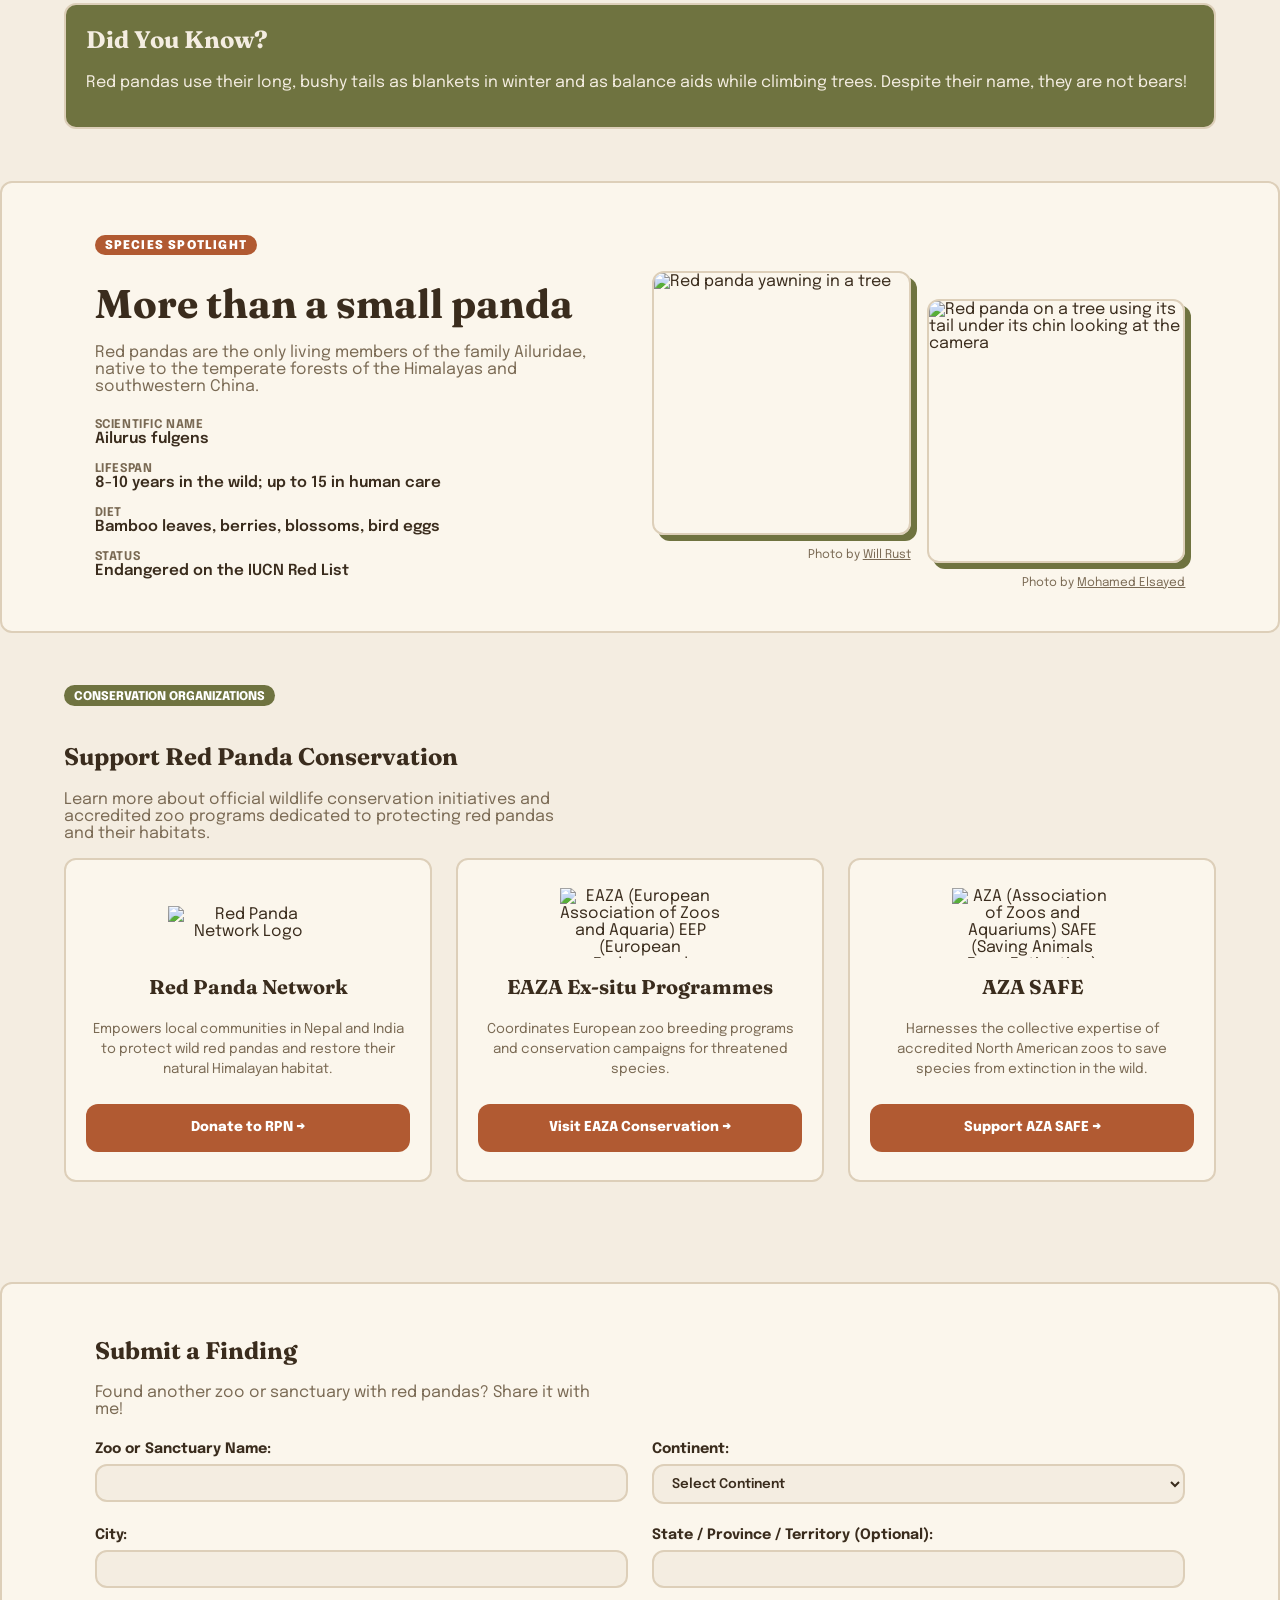
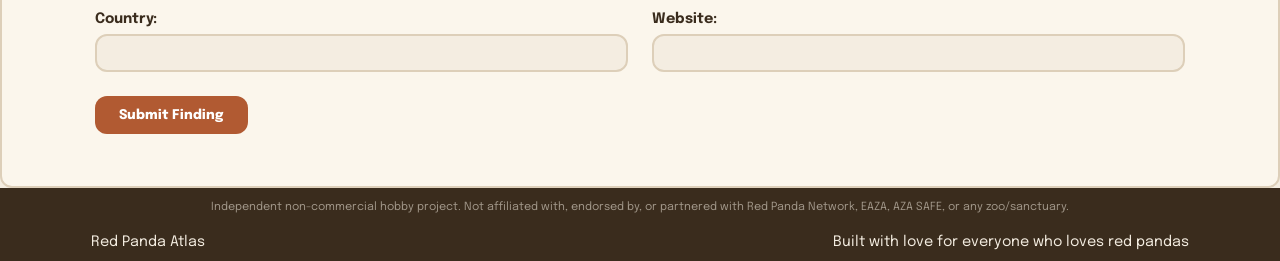
==== commit 62932a7e: "Twitter specific code added" ====
--- a/index.html
+++ b/index.html
@@ -24,18 +24,16 @@
     <meta property="og:title" content="Red Panda Atlas | Find Red Pandas Near You">
     <meta property="og:description"
         content="Explore a manually made global database of zoos, sanctuaries, and conservation programs hosting red pandas across 7 regions. Made by one person.">
-
-    <!-- Image preview shown in shared links (absolute URL) -->
     <meta property="og:image"
         content="https://images.unsplash.com/photo-1619106710132-7a5ff4207c57?q=80&w=765&auto=format&fit=crop&ixlib=rb-4.1.0&ixid=M3wxMjA3fDB8MHxwaG90by1wYWdlfHx8fGVufDB8fHx8fA%3D%3D">
 
     <!-- Twitter / X Meta Tags -->
-    <meta property="twitter:card" content="summary_large_image">
-    <meta property="twitter:url" content="https://wingpm.github.io/Red-Panda-Atlas-public/">
-    <meta property="twitter:title" content="Red Panda Atlas | Find Red Pandas Near You">
-    <meta property="twitter:description"
+    <meta name="twitter:card" content="summary_large_image">
+    <meta name="twitter:url" content="https://wingpm.github.io/Red-Panda-Atlas-public/">
+    <meta name="twitter:title" content="Red Panda Atlas | Find Red Pandas Near You">
+    <meta name="twitter:description"
         content="Explore a manually made global database of zoos, sanctuaries, and conservation programs hosting red pandas across 7 regions. Made by one person.">
-    <meta property="twitter:image"
+    <meta name="twitter:image"
         content="https://images.unsplash.com/photo-1619106710132-7a5ff4207c57?q=80&w=765&auto=format&fit=crop&ixlib=rb-4.1.0&ixid=M3wxMjA3fDB8MHxwaG90by1wYWdlfHx8fGVufDB8fHx8fA%3D%3D">
 
     <!-- Fonts & Stylesheet -->
@@ -295,4 +293,4 @@
     <script src="main.js"></script>
 </body>
 
-</html>
+</html>
--- a/style.css
+++ b/style.css
@@ -292,6 +292,7 @@
 
 .did-you-know p {
     color: var(--primary-fg);
+    max-width: 100%;
 }
 
 .species-container {
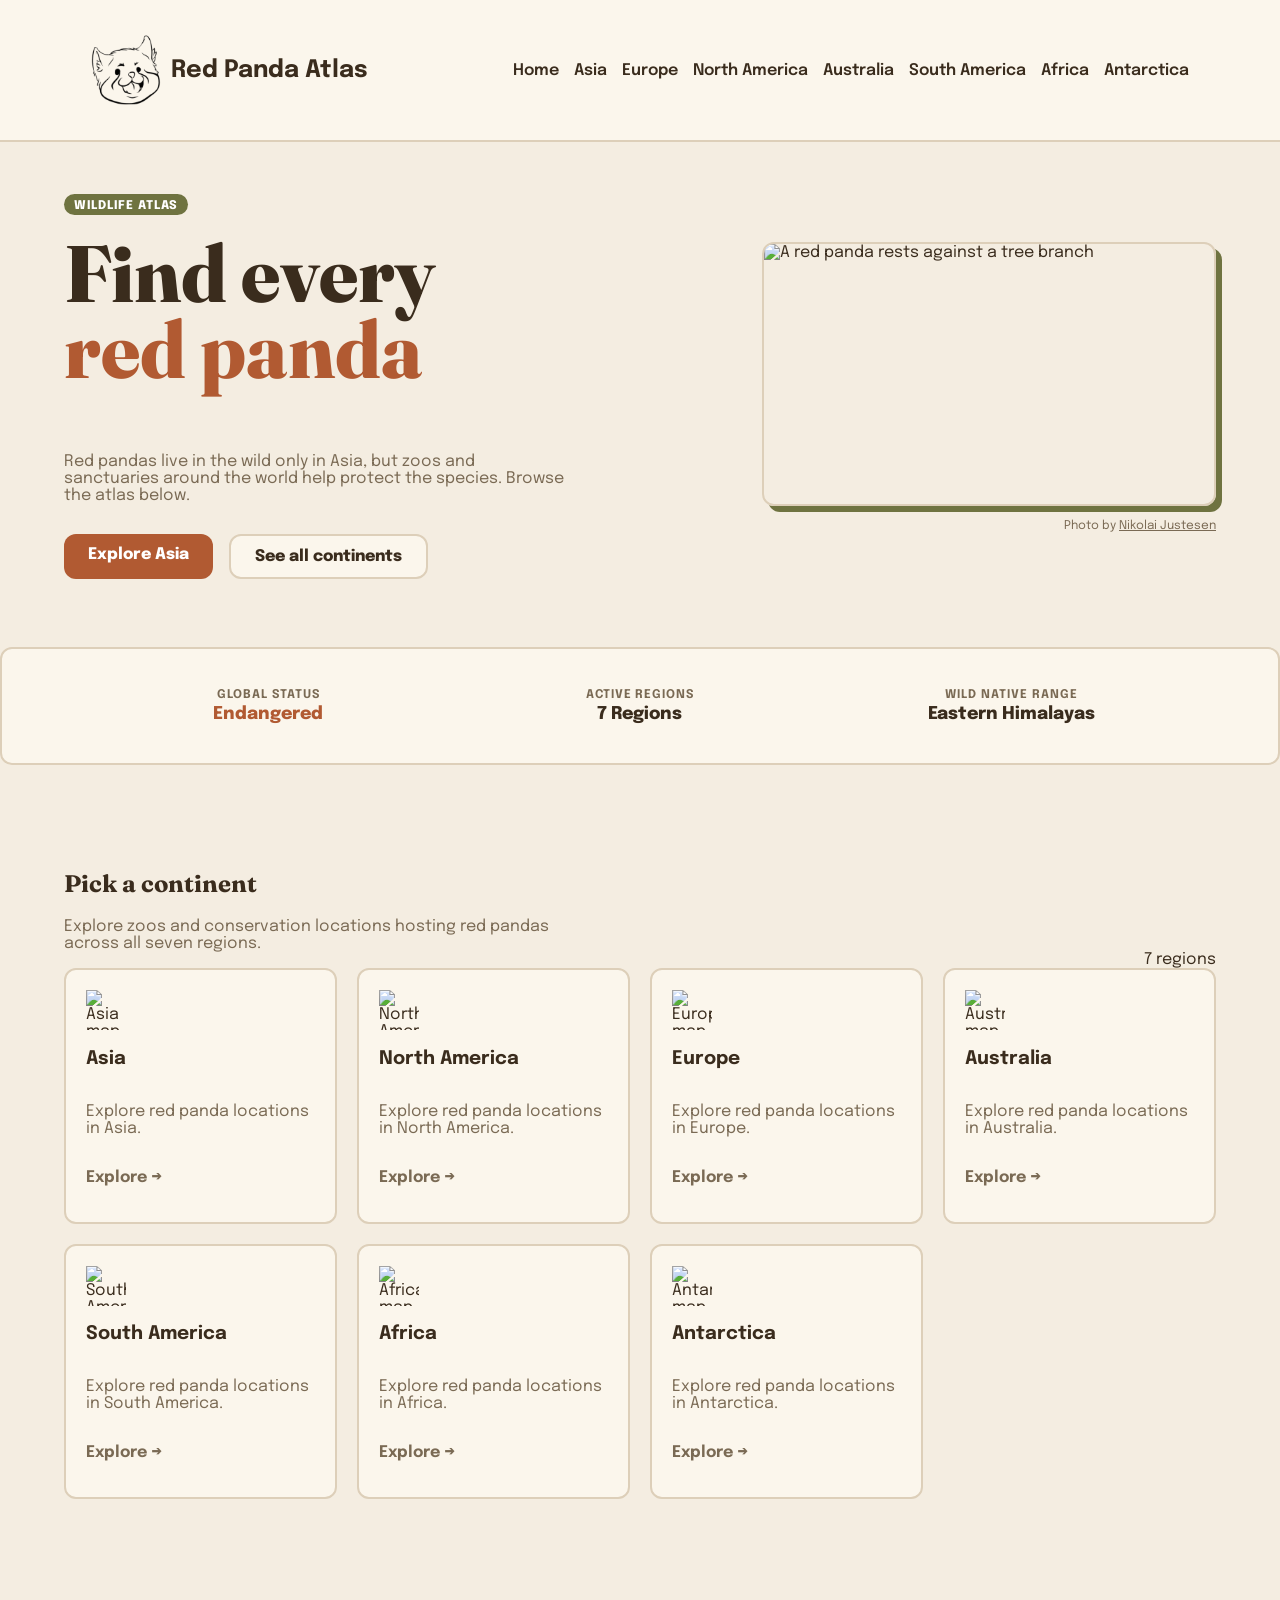
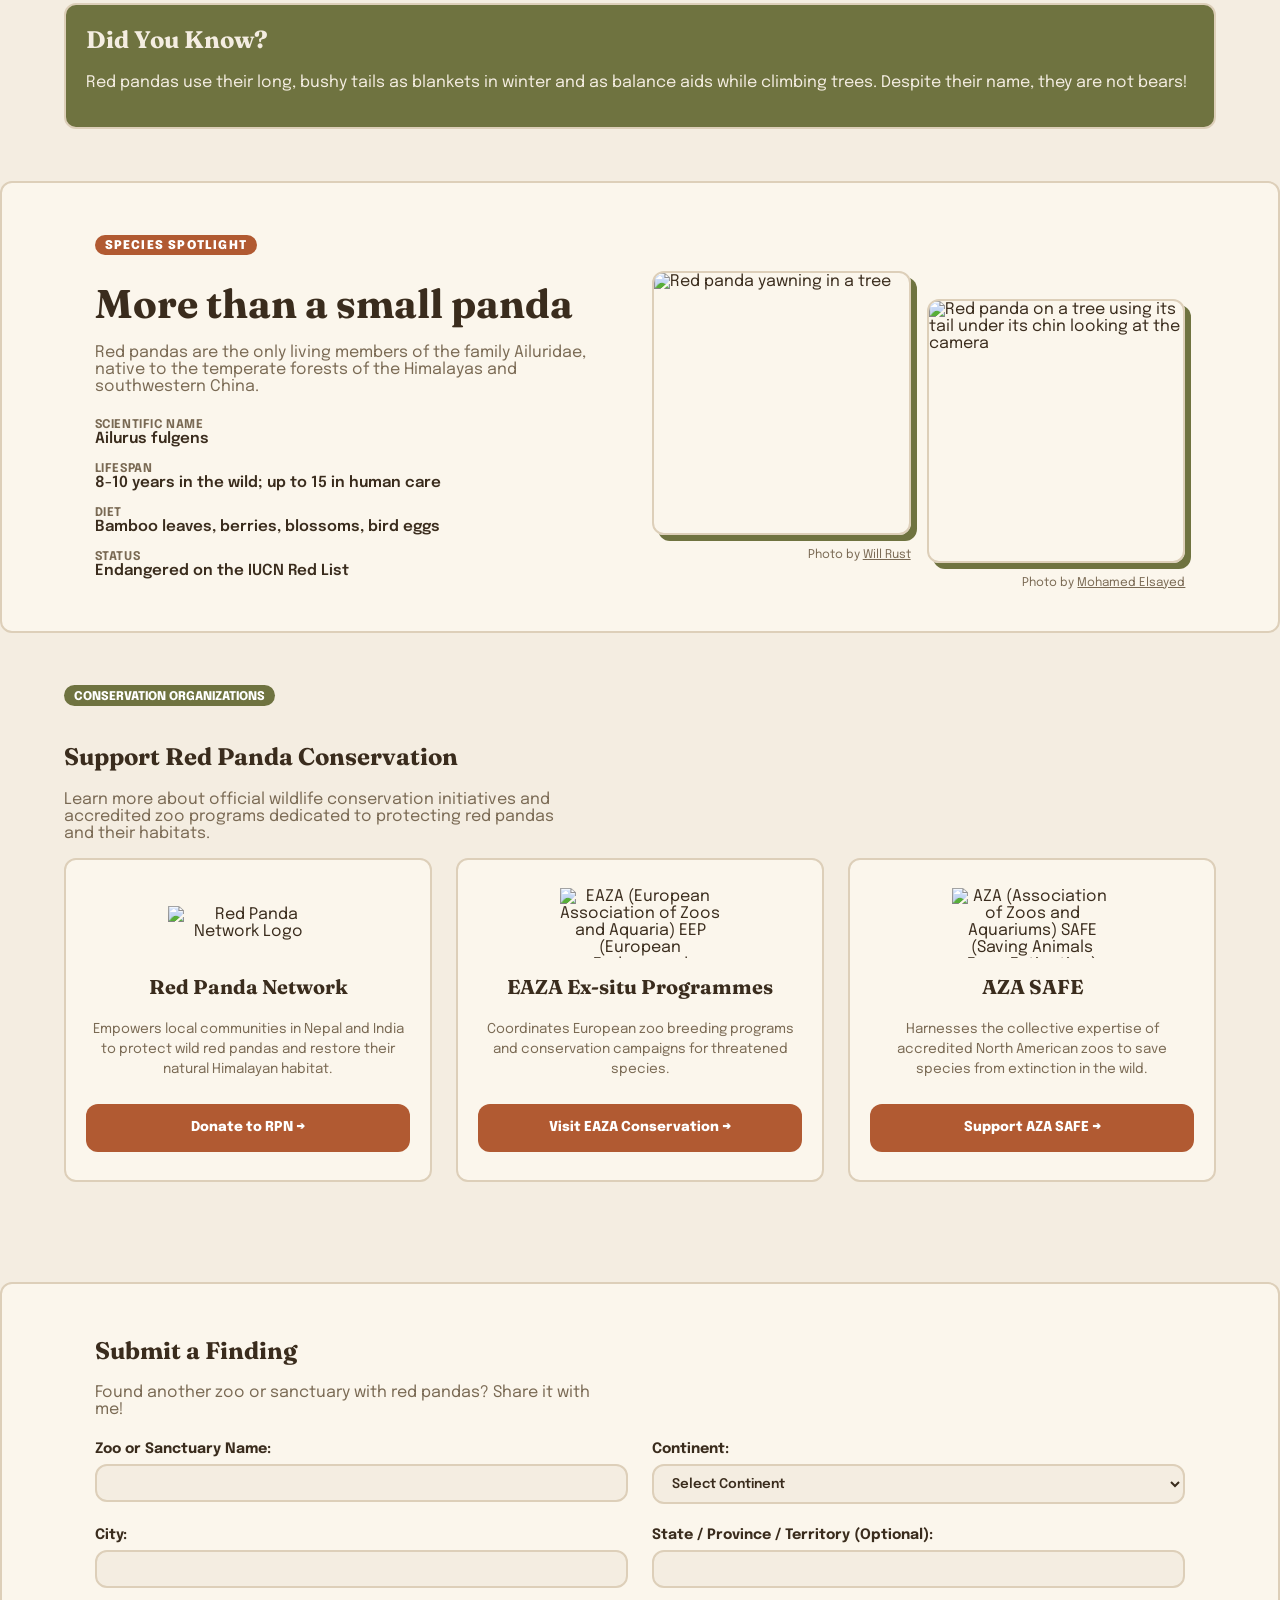
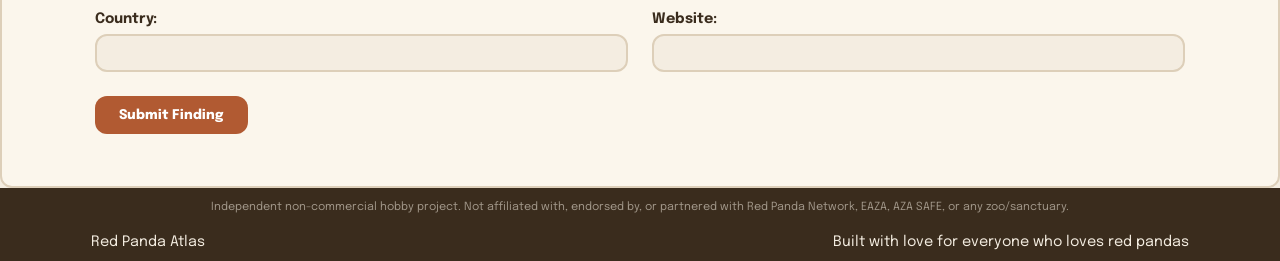
==== commit 4a5c7a52: "Added image" ====
--- a/index.html
+++ b/index.html
@@ -25,7 +25,7 @@
     <meta property="og:description"
         content="Explore a manually made global database of zoos, sanctuaries, and conservation programs hosting red pandas across 7 regions. Made by one person.">
     <meta property="og:image"
-        content="https://images.unsplash.com/photo-1619106710132-7a5ff4207c57?q=80&w=765&auto=format&fit=crop&ixlib=rb-4.1.0&ixid=M3wxMjA3fDB8MHxwaG90by1wYWdlfHx8fGVufDB8fHx8fA%3D%3D">
+        content="https://images.unsplash.com/photo-1587543530169-2de7d1f2dcc7?q=80&w=1630&auto=format&fit=crop&ixlib=rb-4.1.0&ixid=M3wxMjA3fDB8MHxwaG90by1wYWdlfHx8fGVufDB8fHx8fA%3D%3D">
 
     <!-- Twitter / X Meta Tags -->
     <meta name="twitter:card" content="summary_large_image">
@@ -34,7 +34,7 @@
     <meta name="twitter:description"
         content="Explore a manually made global database of zoos, sanctuaries, and conservation programs hosting red pandas across 7 regions. Made by one person.">
     <meta name="twitter:image"
-        content="https://images.unsplash.com/photo-1619106710132-7a5ff4207c57?q=80&w=765&auto=format&fit=crop&ixlib=rb-4.1.0&ixid=M3wxMjA3fDB8MHxwaG90by1wYWdlfHx8fGVufDB8fHx8fA%3D%3D">
+        content="https://images.unsplash.com/photo-1587543530169-2de7d1f2dcc7?q=80&w=1630&auto=format&fit=crop&ixlib=rb-4.1.0&ixid=M3wxMjA3fDB8MHxwaG90by1wYWdlfHx8fGVufDB8fHx8fA%3D%3D">
 
     <!-- Fonts & Stylesheet -->
     <link rel="preconnect" href="https://fonts.googleapis.com">
@@ -68,6 +68,16 @@
                         <a href="asia.html">Explore Asia</a>
                         <a href="#continent-grid">See all continents</a>
                     </div>
+                </div>
+                <div class="hero-image-wrapper">
+                    <figure class="image-wrapper">
+                        <img src="https://images.unsplash.com/photo-1587543530169-2de7d1f2dcc7?q=80&w=1630&auto=format&fit=crop&ixlib=rb-4.1.0&ixid=M3wxMjA3fDB8MHxwaG90by1wYWdlfHx8fGVufDB8fHx8fA%3D%3D"
+                            alt="A red panda rests against a tree branch" loading="lazy" />
+                        <figcaption class="photo-credit">
+                            Photo by <a href="https://unsplash.com/@nikolaijustesen" target="_blank"
+                                rel="noopener noreferrer">Nikolai Justesen</a>
+                        </figcaption>
+                    </figure>
                 </div>
             </div>
         </section>
--- a/style.css
+++ b/style.css
@@ -116,9 +116,14 @@
 .hero-container {
     display: flex;
     align-items: center;
+    gap: 2.5rem;
 }
 
 .hero-text {
+    flex: 1;
+}
+
+.hero-image-wrapper {
     flex: 1;
 }
 
@@ -293,6 +298,7 @@
 .did-you-know p {
     color: var(--primary-fg);
     max-width: 100%;
+    text-align: justify;
 }
 
 .species-container {
